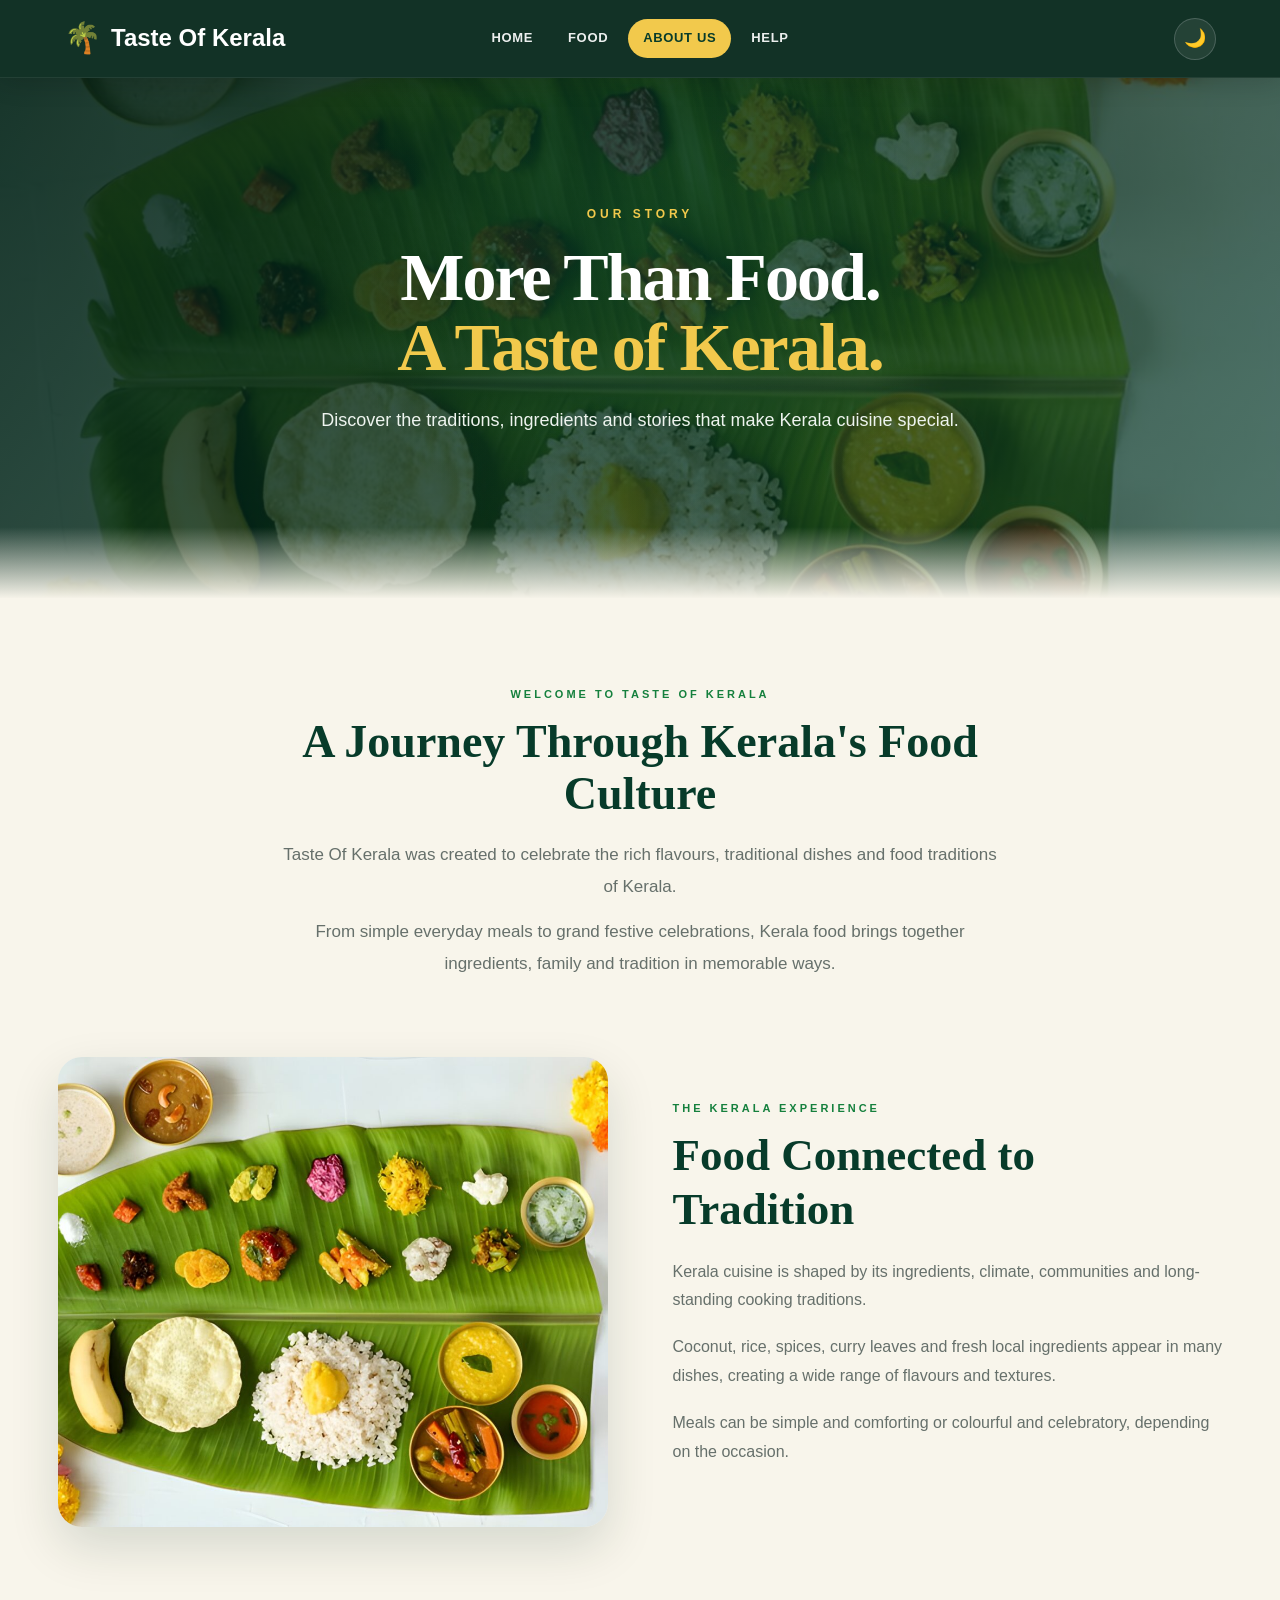
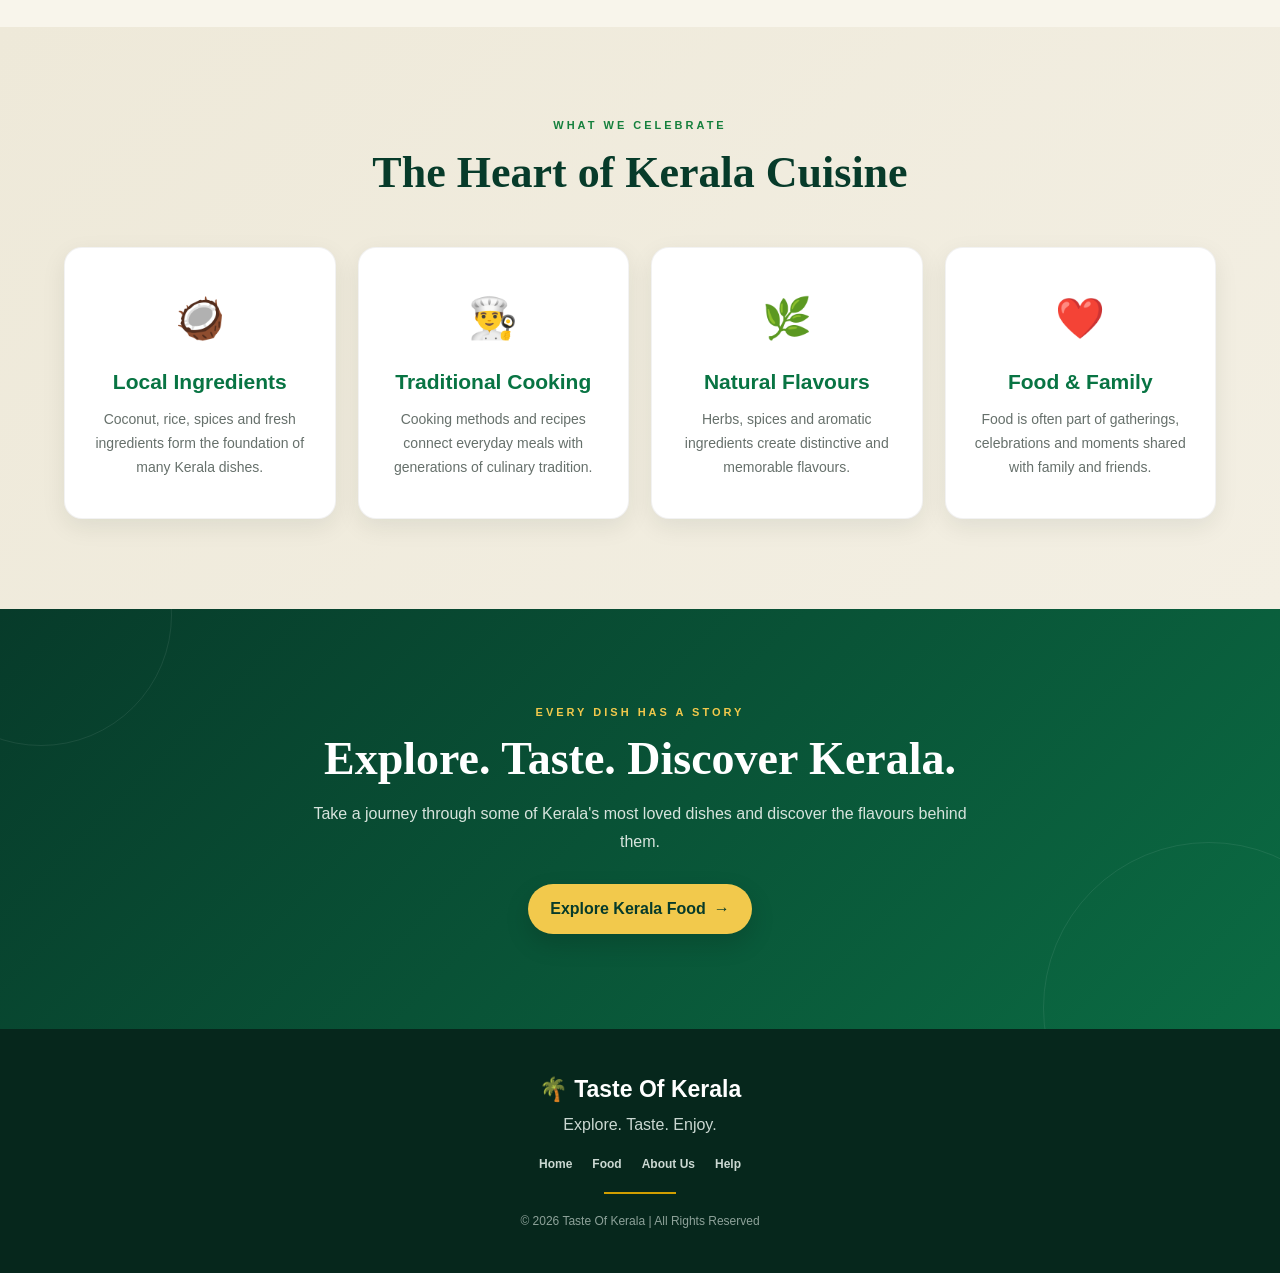
==== about.html @ 9e870e46 "Launch Taste Of Kerala Website" ====
<!DOCTYPE html>
<html lang="en">
<head>
    <meta charset="UTF-8">
    <meta name="viewport" content="width=device-width, initial-scale=1.0">
    <meta name="description" content="Learn about Taste Of Kerala and discover the food culture, traditions and flavours of Kerala.">
    <title>Taste Of Kerala | About Us</title>
    <link rel="stylesheet" href="style.css">
</head>
<body>
<a class="skip-link" href="#about-content">Skip to content</a>


<header class="header">

    <a href="index.html" class="logo">
        <span class="logo-icon">🌴</span>
        <span>Taste Of Kerala</span>
    </a>

    <nav class="navbar" id="mainNav">

        <a href="index.html">HOME</a>
        <a href="food.html">FOOD</a>
        <a href="about.html" class="active">ABOUT US</a>
        <a href="help.html">HELP</a>

    </nav>

    <button
        class="theme-toggle"
        id="themeToggle"
        type="button"
        aria-label="Switch to dark mode"
        title="Dark mode"
    >
        🌙
    </button>

</header>


<main id="about-content">
    <section class="about-hero" aria-labelledby="about-hero-title"><div class="about-hero-overlay"></div><div class="about-hero-content"><p class="small-title">OUR STORY</p><h1 id="about-hero-title">More Than Food. <span>A Taste of Kerala.</span></h1><p>Discover the traditions, ingredients and stories that make Kerala cuisine special.</p></div></section>
    <section class="about-intro"><p class="section-label">WELCOME TO TASTE OF KERALA</p><h2>A Journey Through Kerala's Food Culture</h2><p> Taste Of Kerala was created to celebrate the rich flavours, traditional dishes and food traditions of Kerala.</p><p>From simple everyday meals to grand festive celebrations, Kerala food brings together ingredients, family and tradition in memorable ways.</p></section>
    <section class="about-story">
        <div class="about-story-image"><img src="Kerala-Sadya.jpg" alt="Traditional Kerala Sadya served on a banana leaf" loading="lazy"></div>
        <div class="about-story-content"><p class="section-label">THE KERALA EXPERIENCE</p><h2>Food Connected to Tradition</h2><p>Kerala cuisine is shaped by its ingredients, climate, communities and long-standing cooking traditions.</p><p>Coconut, rice, spices, curry leaves and fresh local ingredients appear in many dishes, creating a wide range of flavours and textures.</p><p>Meals can be simple and comforting or colourful and celebratory, depending on the occasion.</p></div>
    </section>
    <section class="about-values"><div class="about-values-heading"><p class="section-label">WHAT WE CELEBRATE</p><h2>The Heart of Kerala Cuisine</h2></div><div class="about-values-grid">
        <article class="about-value-card"><div class="about-value-icon">🥥</div><h3>Local Ingredients</h3><p>Coconut, rice, spices and fresh ingredients form the foundation of many Kerala dishes.</p></article>
        <article class="about-value-card"><div class="about-value-icon">👨‍🍳</div><h3>Traditional Cooking</h3><p>Cooking methods and recipes connect everyday meals with generations of culinary tradition.</p></article>
        <article class="about-value-card"><div class="about-value-icon">🌿</div><h3>Natural Flavours</h3><p>Herbs, spices and aromatic ingredients create distinctive and memorable flavours.</p></article>
        <article class="about-value-card"><div class="about-value-icon">❤️</div><h3>Food &amp; Family</h3><p>Food is often part of gatherings, celebrations and moments shared with family and friends.</p></article>
    </div></section>
    <section class="about-quote"><div class="about-quote-inner"><p class="section-label">EVERY DISH HAS A STORY</p><h2>Explore. Taste. Discover Kerala.</h2><p>Take a journey through some of Kerala's most loved dishes and discover the flavours behind them.</p><a href="food.html" class="hero-button">Explore Kerala Food <span aria-hidden="true">→</span></a></div></section>
</main>
<footer><div class="footer-logo">🌴 Taste Of Kerala</div><p>Explore. Taste. Enjoy.</p><nav class="footer-links" aria-label="Footer navigation"><a href="index.html">Home</a><a href="food.html">Food</a><a href="about.html">About Us</a><a href="help.html">Help</a></nav><div class="footer-line"></div><p class="copyright">© 2026 Taste Of Kerala | All Rights Reserved</p></footer>
<button class="back-top" id="backTop" type="button" aria-label="Back to top">↑</button>

<script src="script.js"></script>
<script src="theme.js"></script>

</body>
</html>
---- style.css ----
:root {
    --green-950: #06271c;
    --green-900: #073b2a;
    --green-800: #0b6b43;
    --green-700: #087443;
    --green-500: #15803d;
    --gold: #f2c94c;
    --gold-dark: #d19e00;
    --cream: #f8f5eb;
    --cream-deep: #eee9d9;
    --white: #fff;
    --text: #252525;
    --muted: #66706b;
    --border: rgba(7,59,42,.10);
    --shadow-sm: 0 8px 24px rgba(4,39,28,.08);
    --shadow-lg: 0 20px 50px rgba(4,39,28,.14);
    --container: 1240px;
}

* { margin: 0; padding: 0; box-sizing: border-box; }
html { scroll-behavior: smooth; scroll-padding-top: 90px; }
body { font-family: Arial, Helvetica, sans-serif; background: var(--cream); color: var(--text); line-height: 1.6; overflow-x: hidden; }
body.modal-open { overflow: hidden; }
img { display: block; width: 100%; max-width: 100%; }
a, button { -webkit-tap-highlight-color: transparent; }
button { font: inherit; }
a { color: inherit; }
::selection { background: var(--gold); color: var(--green-900); }
:focus-visible { outline: 3px solid var(--gold); outline-offset: 3px; }
.skip-link { position: fixed; top: 12px; left: 12px; z-index: 3000; transform: translateY(-150%); background: var(--white); color: var(--green-900); padding: 10px 15px; border-radius: 10px; font-weight: 700; }
.skip-link:focus { transform: translateY(0); }

.header { min-height: 78px; padding: 0 max(20px, 5vw); display: flex; align-items: center; justify-content: space-between; gap: 24px; position: sticky; top: 0; z-index: 1000; background: rgba(6,39,28,.95); border-bottom: 1px solid rgba(255,255,255,.07); box-shadow: 0 5px 24px rgba(0,0,0,.14); backdrop-filter: blur(14px); -webkit-backdrop-filter: blur(14px); }
.logo { color: var(--white); text-decoration: none; display: inline-flex; align-items: center; gap: 10px; font-size: 24px; font-weight: 800; white-space: nowrap; }
.logo-icon { font-size: 30px; line-height: 1; }
.navbar { display: flex; align-items: center; gap: 6px; }
.navbar a { color: rgba(255,255,255,.92); text-decoration: none; padding: 9px 15px; border-radius: 999px; font-size: 13px; font-weight: 800; letter-spacing: .65px; transition: .25s ease; }
.navbar a:hover { background: var(--gold-dark); color: var(--green-900); transform: translateY(-2px); }
.navbar a.active { background: var(--gold); color: var(--green-900); }
.menu-toggle { display: none; border: 0; background: transparent; padding: 9px; cursor: pointer; }
.menu-toggle span { display: block; width: 23px; height: 2px; margin: 4px; background: #fff; border-radius: 99px; transition: .25s ease; }
.menu-toggle.open span:nth-child(1) { transform: translateY(6px) rotate(45deg); }
.menu-toggle.open span:nth-child(2) { opacity: 0; }
.menu-toggle.open span:nth-child(3) { transform: translateY(-6px) rotate(-45deg); }

.section-label { color: var(--green-500); font-size: 11px; font-weight: 900; letter-spacing: 3px; text-transform: uppercase; margin-bottom: 12px; }
.hero-button, .outline-button, .green-button { display: inline-flex; align-items: center; justify-content: center; gap: 8px; min-height: 48px; padding: 12px 22px; border: 0; border-radius: 999px; text-decoration: none; font-weight: 800; cursor: pointer; transition: .25s ease; }
.hero-button { background: var(--gold); color: var(--green-900); box-shadow: 0 10px 24px rgba(0,0,0,.15); }
.hero-button:hover { background: var(--white); transform: translateY(-3px); box-shadow: 0 14px 28px rgba(0,0,0,.20); }
.outline-button { color: var(--white); border: 1px solid rgba(255,255,255,.80); background: rgba(255,255,255,.05); }
.outline-button:hover { background: var(--white); color: var(--green-900); transform: translateY(-3px); }
.green-button { background: var(--green-700); color: var(--white); }
.green-button:hover { background: var(--gold-dark); color: var(--green-900); transform: translateY(-3px); }
.hero-button span, .green-button span, .view-all span, .card-link span { transition: transform .25s ease; }
.hero-button:hover span, .green-button:hover span, .view-all:hover span, .card-link:hover span { transform: translateX(3px); }

.home-hero, .food-hero, .about-hero, .help-hero { position: relative; display: flex; align-items: center; justify-content: center; text-align: center; overflow: hidden; background-position: center; background-size: cover; background-repeat: no-repeat; }
.home-hero { min-height: 720px; padding: 110px 20px 100px; background-image: url("Kerala-Sadya.jpg"); }
.food-hero, .about-hero, .help-hero { min-height: 520px; padding: 85px 20px; background-image: url("Kerala-Sadya.jpg"); }
.hero-overlay, .food-hero-overlay, .about-hero-overlay, .help-hero-overlay { position: absolute; inset: 0; background: radial-gradient(circle at 50% 30%, rgba(14,98,62,.20), transparent 45%), linear-gradient(135deg, rgba(2,34,22,.90), rgba(3,55,36,.64)); }
.home-hero::after, .food-hero::after, .about-hero::after, .help-hero::after { content: ""; position: absolute; left: 0; right: 0; bottom: -1px; height: 72px; background: linear-gradient(to top, var(--cream), transparent); z-index: 1; pointer-events: none; }
.home-hero-content, .food-hero-content, .about-hero-content, .help-hero-content { position: relative; z-index: 2; width: min(100%, 900px); color: var(--white); animation: heroFade .85s ease both; }
@keyframes heroFade { from { opacity: 0; transform: translateY(20px); } to { opacity: 1; transform: translateY(0); } }
.small-title { color: var(--gold); font-size: 12px; font-weight: 900; letter-spacing: 4px; margin-bottom: 18px; }
.home-hero h1, .food-hero h1, .about-hero h1, .help-hero h1 { font-family: Georgia, "Times New Roman", serif; font-weight: 700; line-height: 1.03; letter-spacing: -2px; }
.home-hero h1 { font-size: clamp(48px, 7vw, 82px); margin-bottom: 26px; }
.food-hero h1, .about-hero h1, .help-hero h1 { font-size: clamp(46px, 6vw, 68px); margin-bottom: 22px; }
.home-hero h1 span, .food-hero h1 span, .about-hero h1 span, .help-hero h1 span { display: block; color: var(--gold); }
.hero-description, .food-hero-content > p:last-child, .about-hero-content > p:last-child, .help-hero-content > p:last-child { width: min(100%, 720px); margin: 0 auto 34px; color: #eef4ef; font-size: 18px; line-height: 1.8; }
.hero-buttons { display: flex; justify-content: center; gap: 13px; flex-wrap: wrap; }
.scroll-indicator { position: absolute; left: 50%; bottom: 26px; transform: translateX(-50%); z-index: 3; display: flex; flex-direction: column; align-items: center; color: rgba(255,255,255,.75); font-size: 9px; font-weight: 800; letter-spacing: 2px; }
.scroll-arrow { margin-top: 3px; font-size: 20px; animation: scrollBounce 1.6s infinite; }
@keyframes scrollBounce { 0%,100% { transform: translateY(0); } 50% { transform: translateY(6px); } }

.home-stats { position: relative; z-index: 4; width: min(1120px, calc(100% - 40px)); min-height: 115px; margin: -32px auto 0; padding: 20px 34px; display: flex; align-items: center; justify-content: center; gap: 34px; background: var(--white); border: 1px solid rgba(7,59,42,.07); border-radius: 20px; box-shadow: 0 14px 35px rgba(7,59,42,.10); }
.stat-item { flex: 1; display: flex; align-items: center; justify-content: center; gap: 15px; min-width: 0; }
.stat-number { color: var(--green-700); font-family: Georgia, "Times New Roman", serif; font-size: 42px; font-weight: 700; line-height: 1; }
.stat-info { display: flex; flex-direction: column; gap: 2px; }
.stat-info strong { color: var(--green-900); font-size: 12px; font-weight: 900; text-transform: uppercase; letter-spacing: 1px; }
.stat-info span { color: #8a9790; font-size: 10px; font-weight: 600; }
.stat-divider { width: 1px; height: 48px; flex: 0 0 auto; background: #dfe6e1; }

.home-intro, .food-intro, .about-intro, .help-intro { width: min(100%, 860px); margin: 0 auto; padding: 88px 20px 64px; text-align: center; }
.home-intro h2, .food-intro h2, .about-intro h2, .help-intro h2 { font-family: Georgia, "Times New Roman", serif; color: var(--green-900); font-size: clamp(32px, 5vw, 46px); line-height: 1.15; margin-bottom: 18px; }
.intro-text, .food-intro > p:last-child, .about-intro p:not(.section-label), .help-intro p:not(.section-label) { max-width: 730px; margin: 0 auto 14px; color: var(--muted); font-size: 17px; line-height: 1.85; }

.featured-section, .food-section, .about-story, .help-section { width: min(100%, 1420px); margin: 0 auto; padding: 25px max(20px, 4.5vw) 100px; }
.section-heading, .food-heading { display: flex; align-items: center; justify-content: space-between; gap: 26px; margin-bottom: 34px; }
.section-heading h2, .food-heading h2 { font-family: Georgia, "Times New Roman", serif; color: var(--green-900); font-size: clamp(30px, 4vw, 42px); line-height: 1.12; }
.view-all { display: inline-flex; align-items: center; gap: 7px; padding: 10px 15px; border: 1px solid rgba(8,116,67,.14); border-radius: 999px; background: rgba(255,255,255,.75); color: var(--green-700); text-decoration: none; font-size: 12px; font-weight: 800; white-space: nowrap; transition: .25s ease; }
.view-all:hover { background: var(--green-700); color: var(--white); transform: translateX(3px); }

.featured-grid, .food-grid { display: grid; grid-template-columns: repeat(4, minmax(0,1fr)); gap: 24px; }
.featured-card, .food-card, .help-card, .about-value-card { background: var(--white); border: 1px solid rgba(0,0,0,.05); border-radius: 18px; overflow: hidden; box-shadow: var(--shadow-sm); transition: transform .3s ease, box-shadow .3s ease, border-color .3s ease; }
.featured-card:hover, .food-card:hover, .help-card:hover, .about-value-card:hover { transform: translateY(-7px); box-shadow: var(--shadow-lg); border-color: rgba(8,116,67,.15); }
.featured-image, .image-container { position: relative; height: 235px; overflow: hidden; background: linear-gradient(135deg, var(--green-900), var(--green-800)); }
.featured-image img, .image-container img, .culture-image img, .about-story-image img { width: 100%; height: 100%; object-fit: cover; transition: transform .6s ease; }
.featured-card:hover .featured-image img, .food-card:hover .image-container img, .culture-image:hover img, .about-story-image:hover img { transform: scale(1.06); }
.food-tag { position: absolute; top: 15px; left: 15px; z-index: 3; display: inline-flex; align-items: center; min-height: 30px; padding: 7px 13px; border-radius: 999px; background: rgba(242,201,76,.96); color: var(--green-900); font-size: 10px; font-weight: 900; letter-spacing: 1px; box-shadow: 0 5px 14px rgba(0,0,0,.15); }
.image-shine { position: absolute; inset: 0; z-index: 2; pointer-events: none; background: linear-gradient(120deg, transparent 30%, rgba(255,255,255,.20) 50%, transparent 70%); transform: translateX(-120%); transition: transform .7s ease; }
.featured-card:hover .image-shine, .food-card:hover .image-shine { transform: translateX(120%); }
.featured-content, .card-content { padding: 23px; }
.featured-meta { margin-bottom: 7px; color: var(--gold-dark); font-size: 9px; font-weight: 900; letter-spacing: 1.2px; }
.featured-content h3, .card-content h3 { color: var(--green-700); font-size: 22px; line-height: 1.25; margin-bottom: 9px; }
.featured-content p:not(.featured-meta), .card-content p { color: var(--muted); font-size: 15px; line-height: 1.7; min-height: 74px; }
.card-link { display: inline-flex; align-items: center; gap: 7px; margin-top: 16px; padding: 9px 15px; border: 0; border-radius: 999px; background: #eef5f0; color: var(--green-700); text-decoration: none; font-size: 12px; font-weight: 800; cursor: pointer; transition: .25s ease; }
.card-link:hover { background: var(--green-700); color: var(--white); transform: translateX(3px); }
button.card-link { appearance: none; -webkit-appearance: none; }

.culture-section { width: min(100%, 1250px); margin: 0 auto 100px; padding: 0 max(20px, 5%); display: grid; grid-template-columns: 1fr 1fr; gap: 65px; align-items: center; }
.culture-image-wrap { position: relative; }
.culture-image { height: 470px; overflow: hidden; border-radius: 24px; box-shadow: var(--shadow-lg); }
.culture-badge { position: absolute; left: 18px; bottom: 18px; display: flex; align-items: center; gap: 10px; padding: 11px 14px; background: rgba(255,255,255,.95); border-radius: 14px; box-shadow: 0 8px 25px rgba(0,0,0,.15); }
.culture-badge > span { font-size: 25px; }
.culture-badge strong, .culture-badge small { display: block; }
.culture-badge strong { color: var(--green-900); font-size: 11px; letter-spacing: 1px; }
.culture-badge small { margin-top: 2px; color: #76847d; font-size: 8px; font-weight: 800; letter-spacing: .8px; }
.culture-content h2 { font-family: Georgia, "Times New Roman", serif; color: var(--green-900); font-size: clamp(32px,4vw,45px); line-height: 1.18; margin-bottom: 22px; }
.culture-content p:not(.section-label) { color: var(--muted); font-size: 16px; line-height: 1.8; margin-bottom: 18px; }

.why-section, .about-values, .faq-section { padding: 90px 5%; background: linear-gradient(135deg, #eee9d9, #f3efe3); }
.why-heading, .about-values-heading, .faq-heading { max-width: 760px; margin: 0 auto 48px; text-align: center; }
.why-heading h2, .about-values-heading h2, .faq-heading h2 { font-family: Georgia, "Times New Roman", serif; color: var(--green-900); font-size: clamp(32px,4vw,44px); line-height: 1.18; }
.why-grid, .about-values-grid, .help-grid { width: min(100%, 1200px); margin: 0 auto; display: grid; grid-template-columns: repeat(4, minmax(0,1fr)); gap: 22px; }
.why-card, .about-value-card { padding: 38px 22px; text-align: center; }
.why-icon, .about-value-icon { font-size: 40px; margin-bottom: 15px; }
.why-card h3, .about-value-card h3, .help-card h3 { color: var(--green-700); font-size: 21px; margin-bottom: 10px; }
.why-card p, .about-value-card p, .help-card p { color: var(--muted); font-size: 14px; line-height: 1.7; }

.home-cta, .food-cta, .about-quote, .help-contact { position: relative; overflow: hidden; padding: 95px 20px; text-align: center; color: var(--white); background: linear-gradient(135deg, var(--green-900), var(--green-800)); }
.home-cta::before, .home-cta::after, .food-cta::before, .food-cta::after, .about-quote::before, .about-quote::after, .help-contact::before, .help-contact::after { content: ""; position: absolute; width: 260px; height: 260px; border: 1px solid rgba(255,255,255,.08); border-radius: 50%; pointer-events: none; }
.home-cta::before, .food-cta::before, .about-quote::before, .help-contact::before { top: -125px; left: -90px; }
.home-cta::after, .food-cta::after, .about-quote::after, .help-contact::after { right: -95px; bottom: -145px; width: 330px; height: 330px; }
.home-cta > *, .food-cta > *, .about-quote > *, .help-contact > * { position: relative; z-index: 1; }
.home-cta .section-label, .food-cta .section-label, .about-quote .section-label, .help-contact .section-label { color: var(--gold); }
.home-cta h2, .food-cta h2, .about-quote h2, .help-contact h2 { font-family: Georgia, "Times New Roman", serif; font-size: clamp(31px,5vw,46px); line-height: 1.15; margin-bottom: 14px; }
.home-cta > p:not(.section-label), .food-cta > p:not(.section-label), .about-quote p:not(.section-label), .help-contact p:not(.section-label) { width: min(100%,660px); margin: 0 auto 28px; color: #d7e4dd; font-size: 16px; line-height: 1.75; }
.cta-decoration { position: absolute; border: 1px solid rgba(255,255,255,.08); border-radius: 50%; pointer-events: none; }
.cta-decoration-one { width: 260px; height: 260px; top: -125px; left: -90px; }
.cta-decoration-two { width: 340px; height: 340px; right: -150px; bottom: -190px; }

footer { padding: 42px 20px; background: var(--green-950); color: var(--white); text-align: center; }
.footer-logo { margin-bottom: 5px; font-size: 23px; font-weight: 800; }
footer > p { color: #cbd8d2; }
.footer-links { display: flex; justify-content: center; flex-wrap: wrap; gap: 20px; margin: 17px 0; }
.footer-links a { color: #cbd8d2; text-decoration: none; font-size: 12px; font-weight: 700; transition: .25s ease; }
.footer-links a:hover { color: var(--gold); transform: translateY(-2px); }
.footer-line { width: 72px; height: 2px; margin: 18px auto; background: var(--gold-dark); transition: width .25s ease; }
footer:hover .footer-line { width: 110px; }
.copyright { color: #8ea29a !important; font-size: 12px; }

.food-heading .dish-count { padding: 8px 13px; border-radius: 999px; background: var(--cream-deep); color: var(--green-700); font-size: 10px; font-weight: 900; letter-spacing: 1px; white-space: nowrap; }
.food-tools { display: grid; gap: 16px; margin: 0 auto 18px; padding: 20px; background: #fff; border: 1px solid rgba(7,59,42,.08); border-radius: 20px; box-shadow: 0 10px 28px rgba(4,39,28,.05); }
.search-box { display: flex; align-items: center; gap: 10px; width: min(100%, 680px); min-height: 50px; margin: 0 auto; padding: 0 17px; background: #fafbf9; border: 1px solid #d9e1dc; border-radius: 999px; }
.search-box > span { color: var(--green-700); font-size: 26px; line-height: 1; transform: rotate(-20deg); }
.search-box input { width: 100%; min-width: 0; border: 0; outline: 0; background: transparent; color: var(--text); font-size: 15px; }
.search-box input::placeholder { color: #8a938e; }
.search-box:focus-within { border-color: var(--green-700); box-shadow: 0 0 0 4px rgba(8,116,67,.08); }
.filter-row { display: flex; flex-wrap: wrap; justify-content: center; gap: 9px; }
.filter-btn { appearance: none; border: 1px solid #d8dfda; background: #fff; color: var(--green-900); padding: 9px 15px; border-radius: 999px; font-size: 12px; font-weight: 800; cursor: pointer; transition: .25s ease; }
.filter-btn:hover { border-color: var(--green-700); color: var(--green-700); transform: translateY(-1px); }
.filter-btn.active { background: var(--green-900); color: #fff; border-color: var(--green-900); box-shadow: 0 6px 16px rgba(7,59,42,.16); }
.results-message { min-height: 24px; margin: 0 0 18px; color: #7b8881; text-align: center; font-size: 12px; font-weight: 700; }
.food-card.is-hidden { display: none; }
.empty-state { padding: 65px 25px; text-align: center; background: rgba(255,255,255,.75); border: 1px dashed rgba(7,59,42,.18); border-radius: 22px; }
.empty-icon { font-size: 52px; margin-bottom: 12px; }
.empty-state h3 { color: var(--green-900); font-family: Georgia,"Times New Roman",serif; font-size: 28px; margin-bottom: 8px; }
.empty-state p { color: var(--muted); margin-bottom: 20px; }

.about-story { padding-top: 0; display: grid; grid-template-columns: 1fr 1fr; gap: 65px; align-items: center; }
.about-story-image { height: 470px; overflow: hidden; border-radius: 24px; box-shadow: var(--shadow-lg); }
.about-story-content h2 { font-family: Georgia,"Times New Roman",serif; color: var(--green-900); font-size: clamp(32px,4vw,45px); line-height: 1.18; margin-bottom: 22px; }
.about-story-content p:not(.section-label) { color: var(--muted); font-size: 16px; line-height: 1.8; margin-bottom: 18px; }
.about-values .about-values-grid { padding: 0; }
.help-section { padding-top: 10px; }
.help-card { padding: 34px 23px; }
.help-icon { font-size: 42px; margin-bottom: 17px; }
.help-card p { min-height: 100px; font-size: 15px; }
.faq-list { width: min(100%, 860px); margin: 0 auto; }
.faq-item { background: #fff; border: 1px solid rgba(0,0,0,.05); border-radius: 15px; margin-bottom: 12px; overflow: hidden; }
.faq-item summary { padding: 20px 22px; color: var(--green-900); font-size: 16px; font-weight: 800; cursor: pointer; list-style: none; }
.faq-item summary::-webkit-details-marker { display: none; }
.faq-item summary::after { content: "+"; float: right; color: var(--green-700); font-size: 20px; }
.faq-item[open] summary::after { content: "−"; }
.faq-item p { padding: 0 22px 20px; color: var(--muted); font-size: 15px; line-height: 1.7; }

.dish-modal { position: fixed; inset: 0; z-index: 2000; display: grid; place-items: center; padding: 20px; background: rgba(2,28,19,.72); backdrop-filter: blur(6px); -webkit-backdrop-filter: blur(6px); }
.dish-modal[hidden] { display: none; }
.modal-shell { position: relative; width: min(100%, 760px); }
.modal-card { max-height: min(88vh, 760px); overflow: auto; background: var(--white); border-radius: 24px; box-shadow: 0 30px 80px rgba(0,0,0,.25); animation: modalIn .3s ease; }
@keyframes modalIn { from { opacity: 0; transform: translateY(20px) scale(.98); } to { opacity: 1; transform: translateY(0) scale(1); } }
.modal-image { width: 100%; height: 300px; object-fit: cover; }
.modal-body { padding: 30px; }
.modal-body h2 { font-family: Georgia,"Times New Roman",serif; color: var(--green-900); font-size: 36px; line-height: 1.15; margin-bottom: 13px; }
.modal-body p:not(.section-label) { color: var(--muted); line-height: 1.8; }
.modal-note { margin-top: 18px; padding: 13px 15px; border-radius: 14px; background: var(--cream); color: var(--green-900); font-size: 13px; }
.modal-close { position: absolute; top: 13px; right: 13px; z-index: 2; width: 42px; height: 42px; border: 0; border-radius: 50%; background: rgba(0,0,0,.52); color: #fff; font-size: 22px; cursor: pointer; }
.modal-close:hover { background: var(--gold); color: var(--green-900); transform: rotate(90deg); }
.back-top { position: fixed; right: 20px; bottom: 20px; z-index: 1300; width: 46px; height: 46px; border: 0; border-radius: 50%; background: var(--green-900); color: #fff; font-size: 20px; font-weight: 800; cursor: pointer; box-shadow: 0 12px 28px rgba(0,0,0,.16); opacity: 0; visibility: hidden; transform: translateY(10px); transition: .25s ease; }
.back-top.show { opacity: 1; visibility: visible; transform: translateY(0); }
.back-top:hover { background: var(--gold); color: var(--green-900); transform: translateY(-3px); }

@media (max-width: 1100px) {
    .featured-grid, .food-grid, .why-grid, .about-values-grid, .help-grid { grid-template-columns: repeat(2, minmax(0,1fr)); }
    .culture-section, .about-story { gap: 40px; }
}

@media (max-width: 760px) {
    .header { min-height: 70px; padding: 13px 15px; }
    .logo { font-size: 21px; }
    .logo-icon { font-size: 27px; }
    .menu-toggle { display: block; }
    .navbar { display: none; width: 100%; flex-direction: column; gap: 4px; padding: 10px; margin-top: 10px; background: rgba(2,39,28,.98); border-radius: 16px; }
    .navbar.open { display: flex; }
    .navbar a { width: 100%; text-align: center; }
    .home-hero, .food-hero, .about-hero, .help-hero { min-height: 560px; padding: 75px 20px 90px; }
    .home-hero h1, .food-hero h1, .about-hero h1, .help-hero h1 { font-size: 43px; letter-spacing: -1px; }
    .hero-description, .food-hero-content > p:last-child, .about-hero-content > p:last-child, .help-hero-content > p:last-child { font-size: 16px; line-height: 1.7; }
    .hero-buttons { flex-direction: column; width: 100%; }
    .hero-button, .outline-button, .green-button { width: min(100%, 300px); }
    .scroll-indicator { display: none; }
    .home-stats { width: calc(100% - 30px); margin: -20px auto 0; padding: 23px 20px; display: grid; grid-template-columns: 1fr; gap: 17px; }
    .stat-item { justify-content: flex-start; padding-left: 8px; }
    .stat-number { min-width: 48px; font-size: 34px; text-align: center; }
    .stat-info strong { font-size: 11px; }
    .stat-divider { width: 70px; height: 1px; margin-left: 30px; }
    .home-intro, .food-intro, .about-intro, .help-intro { padding: 62px 20px 45px; }
    .home-intro h2, .food-intro h2, .about-intro h2, .help-intro h2 { font-size: 32px; }
    .featured-section, .food-section, .about-story, .help-section { padding: 24px 20px 74px; }
    .section-heading, .food-heading { display: block; text-align: center; }
    .section-heading h2, .food-heading h2 { font-size: 30px; margin-bottom: 14px; }
    .view-all, .dish-count { display: inline-flex; }
    .featured-grid, .food-grid, .why-grid, .about-values-grid, .help-grid { grid-template-columns: 1fr; gap: 20px; }
    .featured-image, .image-container { height: 250px; }
    .culture-section, .about-story { grid-template-columns: 1fr; gap: 33px; margin-bottom: 72px; }
    .culture-image, .about-story-image { height: 320px; }
    .why-section, .about-values, .faq-section { padding: 70px 20px; }
    .why-heading h2, .about-values-heading h2, .faq-heading h2 { font-size: 31px; }
    .home-cta, .food-cta, .about-quote, .help-contact { padding: 73px 20px; }
    .home-cta h2, .food-cta h2, .about-quote h2, .help-contact h2 { font-size: 31px; }
    .modal-card { border-radius: 18px; }
    .modal-image { height: 220px; }
    .modal-body { padding: 23px; }
    .modal-body h2 { font-size: 30px; }
    .filter-row { overflow-x: auto; justify-content: flex-start; flex-wrap: nowrap; padding-bottom: 2px; scrollbar-width: thin; }
    .filter-btn { flex: 0 0 auto; }
    .search-box { width: 100%; }
    .culture-badge { left: 12px; bottom: 12px; }
}

@media (max-width: 400px) {
    .logo { font-size: 19px; }
    .navbar a { padding: 8px 9px; font-size: 11px; }
    .home-hero h1, .food-hero h1, .about-hero h1, .help-hero h1 { font-size: 38px; }
}

@media (prefers-reduced-motion: reduce) {
    *, *::before, *::after { scroll-behavior: auto !important; animation-duration: .01ms !important; animation-iteration-count: 1 !important; transition-duration: .01ms !important; }
}

/* =====================================================
   PREMIUM DISH DETAIL MODAL
   ===================================================== */

.modal-open {
    overflow: hidden;
}


.dish-modal {
    position: fixed;

    inset: 0;

    z-index: 5000;

    display: grid;

    place-items: center;

    padding: 20px;

    background:
        rgba(2, 27, 19, .82);

    backdrop-filter:
        blur(10px);

    animation:
        modalFade .25s ease;
}


.dish-modal[hidden] {
    display: none;
}


@keyframes modalFade {

    from {
        opacity: 0;
    }

    to {
        opacity: 1;
    }

}


.dish-modal-content {
    position: relative;

    width: min(960px, 100%);

    max-height: 90vh;

    display: grid;

    grid-template-columns:
        minmax(320px, .95fr)
        minmax(320px, 1.05fr);

    overflow: hidden;

    background: #ffffff;

    border-radius: 28px;

    box-shadow:
        0 35px 100px rgba(0,0,0,.35);

    animation:
        modalSlide .35s ease;
}


@keyframes modalSlide {

    from {
        opacity: 0;
        transform:
            translateY(25px)
            scale(.97);
    }

    to {
        opacity: 1;
        transform:
            translateY(0)
            scale(1);
    }

}


/* IMAGE */

.dish-modal-image {
    min-height: 540px;

    overflow: hidden;

    background: #073b2a;
}


.dish-modal-image img {
    width: 100%;
    height: 100%;

    object-fit: cover;

    transition:
        transform .7s ease;
}


.dish-modal-content:hover
.dish-modal-image img {
    transform: scale(1.035);
}


/* INFORMATION */

.dish-modal-info {
    position: relative;

    display: flex;
    flex-direction: column;

    justify-content: center;

    padding: 48px 46px;
}


.modal-close {
    position: absolute;

    top: 18px;
    right: 18px;

    width: 42px;
    height: 42px;

    display: grid;
    place-items: center;

    border: 0;

    border-radius: 50%;

    background: #f2f4ef;

    color: #073b2a;

    font-size: 26px;

    line-height: 1;

    cursor: pointer;

    transition:
        background .25s ease,
        transform .25s ease;
}


.modal-close:hover {
    background: #f2c94c;

    transform:
        rotate(90deg);
}


.modal-tag {
    align-self: flex-start;

    margin-bottom: 14px;

    padding: 7px 12px;

    border-radius: 999px;

    background: #f2c94c;

    color: #073b2a;

    font-size: 10px;

    font-weight: 900;

    letter-spacing: 1px;
}


.dish-modal-info h2 {
    margin: 0 0 16px;

    color: #073b2a;

    font-family:
        Georgia,
        "Times New Roman",
        serif;

    font-size:
        clamp(32px, 4vw, 46px);

    line-height: 1.1;
}


.dish-modal-info > p {
    margin: 0 0 25px;

    color: #66716c;

    font-size: 15px;

    line-height: 1.8;
}


/* QUICK INFO */

.modal-info-grid {
    display: grid;

    grid-template-columns:
        1fr 1fr;

    gap: 12px;

    margin-bottom: 25px;
}


.modal-info-item {
    display: flex;

    align-items: center;

    gap: 10px;

    padding: 13px;

    border-radius: 14px;

    background: #f5f8f4;

    border:
        1px solid
        rgba(7,59,42,.06);
}


.modal-info-icon {
    font-size: 23px;
}


.modal-info-item small {
    display: block;

    margin-bottom: 2px;

    color: #8a958f;

    font-size: 8px;

    font-weight: 900;

    letter-spacing: 1px;
}


.modal-info-item strong {
    display: block;

    color: #073b2a;

    font-size: 11px;

    line-height: 1.35;
}


/* INGREDIENTS */

.modal-section {
    margin-bottom: 25px;
}


.modal-section h3 {
    margin-bottom: 12px;

    color: #073b2a;

    font-size: 14px;

    font-weight: 900;

    letter-spacing: .4px;
}


.ingredients-list {
    display: flex;

    flex-wrap: wrap;

    gap: 8px;
}


.ingredient-chip {
    padding: 7px 11px;

    border-radius: 999px;

    background: #edf5ef;

    color: #087443;

    font-size: 11px;

    font-weight: 800;
}


/* FAVOURITE */

.favorite-dish {
    align-self: flex-start;

    min-height: 44px;

    padding: 11px 18px;

    border: 1px solid #d9e2dc;

    border-radius: 999px;

    background: #ffffff;

    color: #087443;

    font-family:
        Arial,
        Helvetica,
        sans-serif;

    font-size: 12px;

    font-weight: 900;

    cursor: pointer;

    transition:
        background .25s ease,
        color .25s ease,
        border-color .25s ease,
        transform .25s ease;
}


.favorite-dish:hover {
    transform: translateY(-2px);

    border-color: #087443;

    background: #eef5f0;
}


.favorite-dish.active {
    background: #073b2a;

    border-color: #073b2a;

    color: #f2c94c;
}


/* =====================================================
   MOBILE MODAL
   ===================================================== */

@media (max-width: 720px) {

    .dish-modal {
        padding: 10px;
    }


    .dish-modal-content {
        width: 100%;

        max-height: 94vh;

        grid-template-columns: 1fr;

        overflow-y: auto;

        border-radius: 22px;
    }


    .dish-modal-image {
        height: 270px;

        min-height: 270px;
    }


    .dish-modal-info {
        padding: 30px 22px 28px;
    }


    .dish-modal-info h2 {
        font-size: 32px;

        padding-right: 35px;
    }


    .modal-info-grid {
        grid-template-columns: 1fr;
    }


    .favorite-dish {
        width: 100%;
    }

}

/* =====================================================
   NEXT LEVEL - DARK MODE
   ===================================================== */

.theme-toggle {
    width: 42px;
    height: 42px;

    flex: 0 0 auto;

    display: grid;
    place-items: center;

    margin-left: 12px;

    border: 1px solid rgba(255,255,255,.18);

    border-radius: 50%;

    background: rgba(255,255,255,.08);

    color: white;

    font-size: 18px;

    cursor: pointer;

    transition:
        transform .25s ease,
        background .25s ease;
}

.theme-toggle:hover {
    transform: rotate(15deg) scale(1.06);

    background: rgba(242,201,76,.18);
}


/* =====================================================
   DARK THEME
   ===================================================== */

body.dark-mode {
    background: #0b1712;
    color: #e7eee9;
}

body.dark-mode .home-intro,
body.dark-mode .food-intro,
body.dark-mode .about-intro,
body.dark-mode .help-intro {
    background: #0b1712;
}

body.dark-mode .home-intro h2,
body.dark-mode .food-intro h2,
body.dark-mode .about-intro h2,
body.dark-mode .help-intro h2,
body.dark-mode .section-heading h2,
body.dark-mode .food-heading h2,
body.dark-mode .culture-content h2,
body.dark-mode .why-heading h2,
body.dark-mode .about-story-content h2,
body.dark-mode .about-values-heading h2,
body.dark-mode .faq-heading h2 {
    color: #f1f6f2;
}

body.dark-mode .intro-text,
body.dark-mode .food-intro > p:last-child,
body.dark-mode .about-intro p:not(.section-label),
body.dark-mode .help-intro p:not(.section-label),
body.dark-mode .culture-content p:not(.section-label),
body.dark-mode .about-story-content p:not(.section-label) {
    color: #aab8b1;
}

body.dark-mode .featured-card,
body.dark-mode .food-card,
body.dark-mode .help-card,
body.dark-mode .about-value-card {
    background: #13221b;

    border-color:
        rgba(255,255,255,.07);

    box-shadow:
        0 10px 30px rgba(0,0,0,.22);
}

body.dark-mode .featured-content h3,
body.dark-mode .card-content h3,
body.dark-mode .help-card h3,
body.dark-mode .about-value-card h3 {
    color: #7fd59c;
}

body.dark-mode .featured-content p,
body.dark-mode .card-content p,
body.dark-mode .help-card p,
body.dark-mode .about-value-card p {
    color: #aab8b1;
}

body.dark-mode .section-label {
    color: #63c487;
}

body.dark-mode .home-stats {
    background: #13221b;

    border-color:
        rgba(255,255,255,.08);

    box-shadow:
        0 15px 35px rgba(0,0,0,.25);
}

body.dark-mode .stat-info strong {
    color: #edf5ef;
}

body.dark-mode .stat-info span {
    color: #8ea098;
}

body.dark-mode .stat-divider {
    background: #304139;
}

body.dark-mode .why-section,
body.dark-mode .about-values,
body.dark-mode .faq-section {
    background:
        linear-gradient(
            135deg,
            #111e18,
            #17271f
        );
}

body.dark-mode .faq-item {
    background: #13221b;

    border-color:
        rgba(255,255,255,.07);
}

body.dark-mode .faq-item summary {
    color: #edf5ef;
}

body.dark-mode .faq-item p {
    color: #aab8b1;
}

body.dark-mode .view-all {
    background: #13221b;

    border-color:
        rgba(255,255,255,.08);

    color: #7fd59c;
}

body.dark-mode .view-all:hover {
    background: #087443;
    color: white;
}

body.dark-mode .food-tools {
    background: #13221b;

    border-color:
        rgba(255,255,255,.07);
}

body.dark-mode .search-box {
    background: #0d1914;

    border-color:
        rgba(255,255,255,.10);
}

body.dark-mode .search-box input {
    color: #edf5ef;
}

body.dark-mode .search-box input::placeholder {
    color: #75847c;
}

body.dark-mode .filter-btn {
    background: #0d1914;

    border-color:
        rgba(255,255,255,.10);

    color: #d7e4dc;
}

body.dark-mode .filter-btn:hover {
    border-color: #63c487;
    color: #63c487;
}

body.dark-mode .filter-btn.active {
    background: #087443;
    border-color: #087443;
    color: white;
}

body.dark-mode .dish-count {
    background: #1c3026;
    color: #7fd59c;
}

body.dark-mode .results-message {
    color: #91a098;
}

body.dark-mode .empty-state {
    background: #13221b;

    border-color:
        rgba(255,255,255,.10);
}

body.dark-mode .empty-state h3 {
    color: #edf5ef;
}

body.dark-mode .empty-state p {
    color: #9eada5;
}

body.dark-mode .card-link {
    background: #1d3428;
    color: #7fd59c;
}

body.dark-mode button.card-link:hover {
    background: #087443;
    color: white;
}

body.dark-mode .culture-badge {
    background: rgba(19,34,27,.94);
}

body.dark-mode .culture-badge strong {
    color: #edf5ef;
}

body.dark-mode .culture-badge small {
    color: #9eada5;
}


/* =====================================================
   SCROLL REVEAL
   ===================================================== */

.reveal-on-scroll {
    opacity: 0;

    transform:
        translateY(28px);

    transition:
        opacity .7s ease,
        transform .7s ease;
}

.reveal-on-scroll.reveal-visible {
    opacity: 1;

    transform:
        translateY(0);
}


/* =====================================================
   STAGGER FOOD CARDS
   ===================================================== */

.featured-card,
.food-card,
.why-card,
.help-card,
.about-value-card {
    transition:
        transform .35s ease,
        box-shadow .35s ease,
        border-color .35s ease;
}


/* =====================================================
   MOBILE THEME BUTTON
   ===================================================== */

@media (max-width: 700px) {

    .theme-toggle {
        width: 40px;
        height: 40px;

        margin-left: 8px;
    }

}


/* =====================================================
   ACCESSIBILITY
   ===================================================== */

.theme-toggle:focus-visible {
    outline:
        3px solid #f2c94c;

    outline-offset:
        3px;
}


@media (prefers-reduced-motion: reduce) {

    .reveal-on-scroll {
        opacity: 1;

        transform: none;

        transition: none;
    }

}

/* =====================================================
   HEADER + DARK MODE BUTTON ALIGNMENT
   ===================================================== */

.header {
    display: grid;

    grid-template-columns: 1fr auto 1fr;

    align-items: center;

    gap: 20px;
}

.header .logo {
    justify-self: start;
}

.header .navbar {
    justify-self: center;

    display: flex;
    align-items: center;
    justify-content: center;

    gap: 5px;
}

.header .theme-toggle {
    justify-self: end;

    margin-left: 0;
}


/* =====================================================
   DARK MODE BUTTON
   ===================================================== */

.theme-toggle {
    width: 42px;
    height: 42px;

    display: grid;
    place-items: center;

    border: 1px solid rgba(255,255,255,.18);

    border-radius: 50%;

    background: rgba(255,255,255,.08);

    color: white;

    font-size: 18px;

    cursor: pointer;

    transition:
        transform .25s ease,
        background .25s ease;
}

.theme-toggle:hover {
    transform: scale(1.08) rotate(12deg);

    background: rgba(242,201,76,.18);
}

.theme-toggle:focus-visible {
    outline: 3px solid #f2c94c;
    outline-offset: 3px;
}


/* =====================================================
   MOBILE
   ===================================================== */

@media (max-width: 700px) {

    .header {
        display: grid;

        grid-template-columns:
            1fr auto;

        grid-template-areas:
            "logo theme"
            "nav nav";

        gap: 12px;

        padding: 15px 16px;
    }

    .header .logo {
        grid-area: logo;

        justify-self: start;
    }

    .header .theme-toggle {
        grid-area: theme;

        justify-self: end;
    }

    .header .navbar {
        grid-area: nav;

        width: 100%;

        justify-self: stretch;

        justify-content: center;

        flex-wrap: wrap;
    }

}


/* =====================================================
   DARK MODE HEADER
   ===================================================== */

body.dark-mode .theme-toggle {
    border-color:
        rgba(255,255,255,.16);

    background:
        rgba(255,255,255,.08);

    color: white;
}
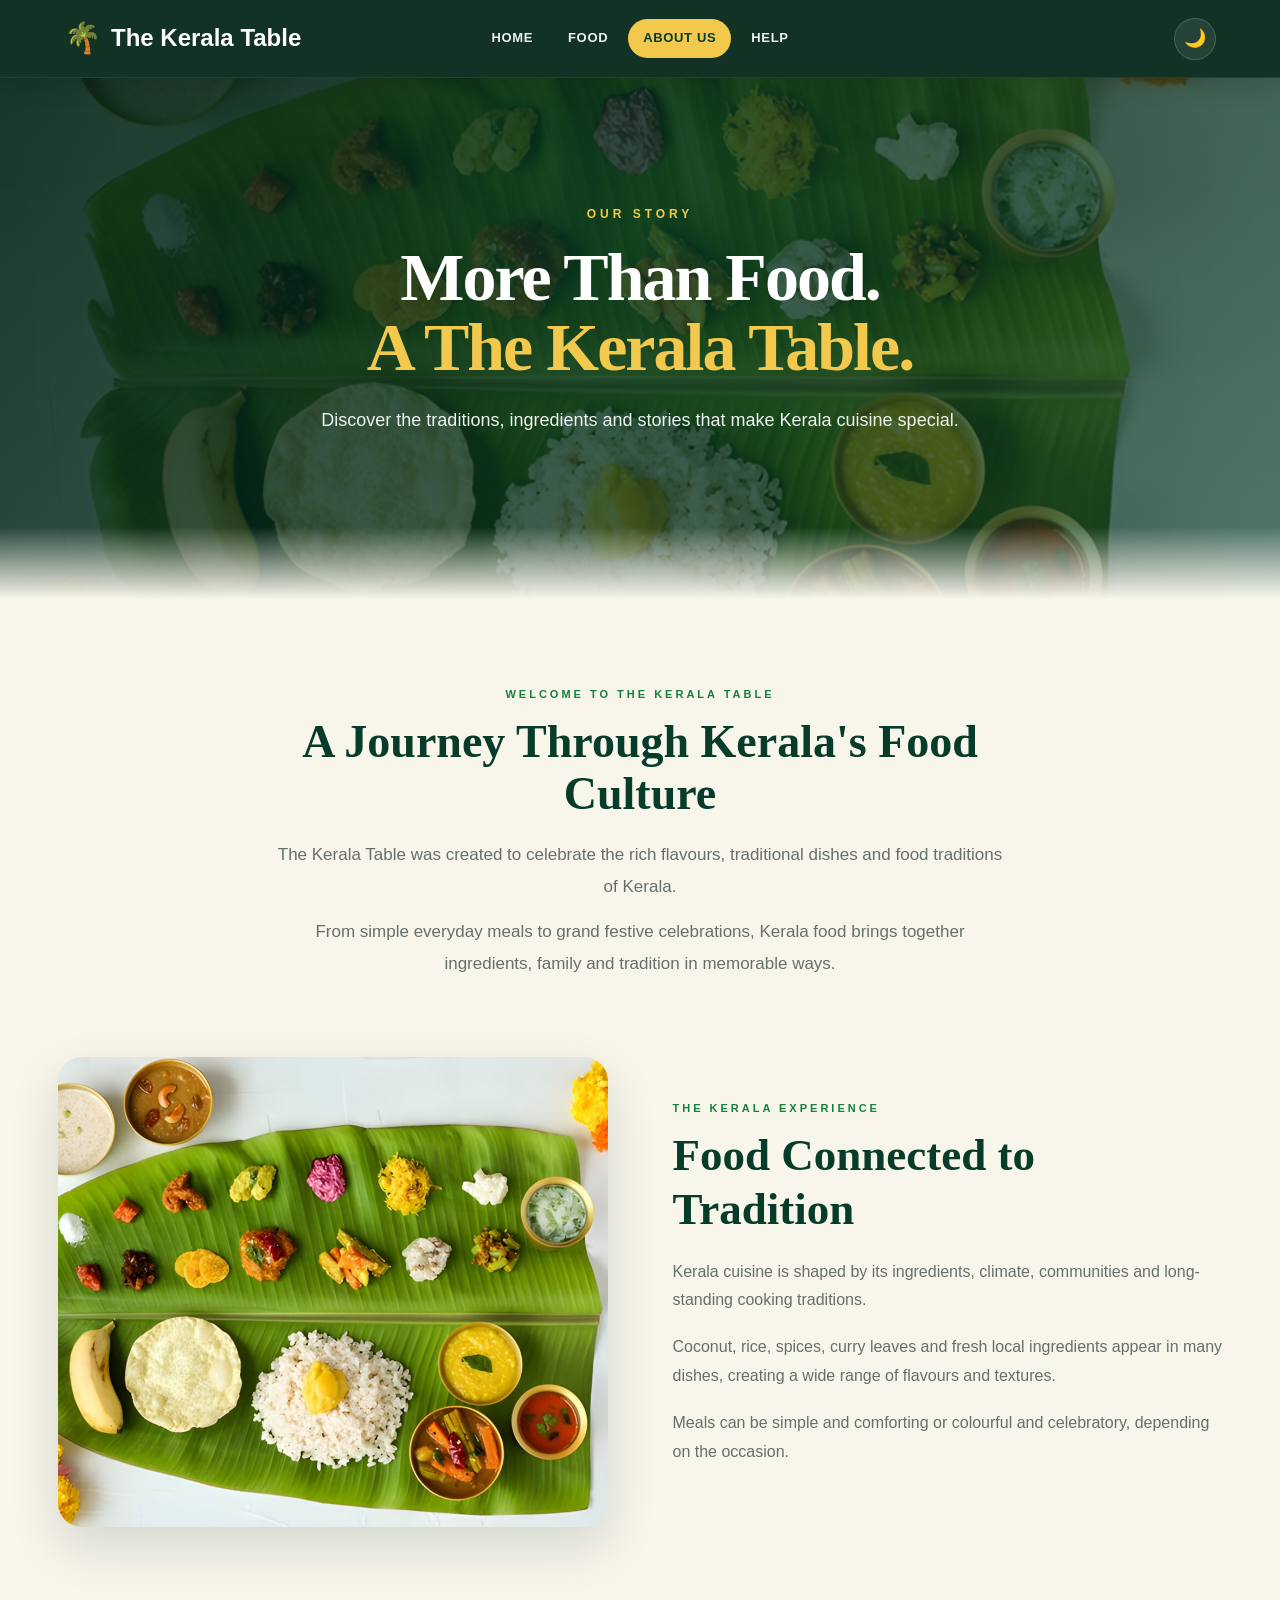
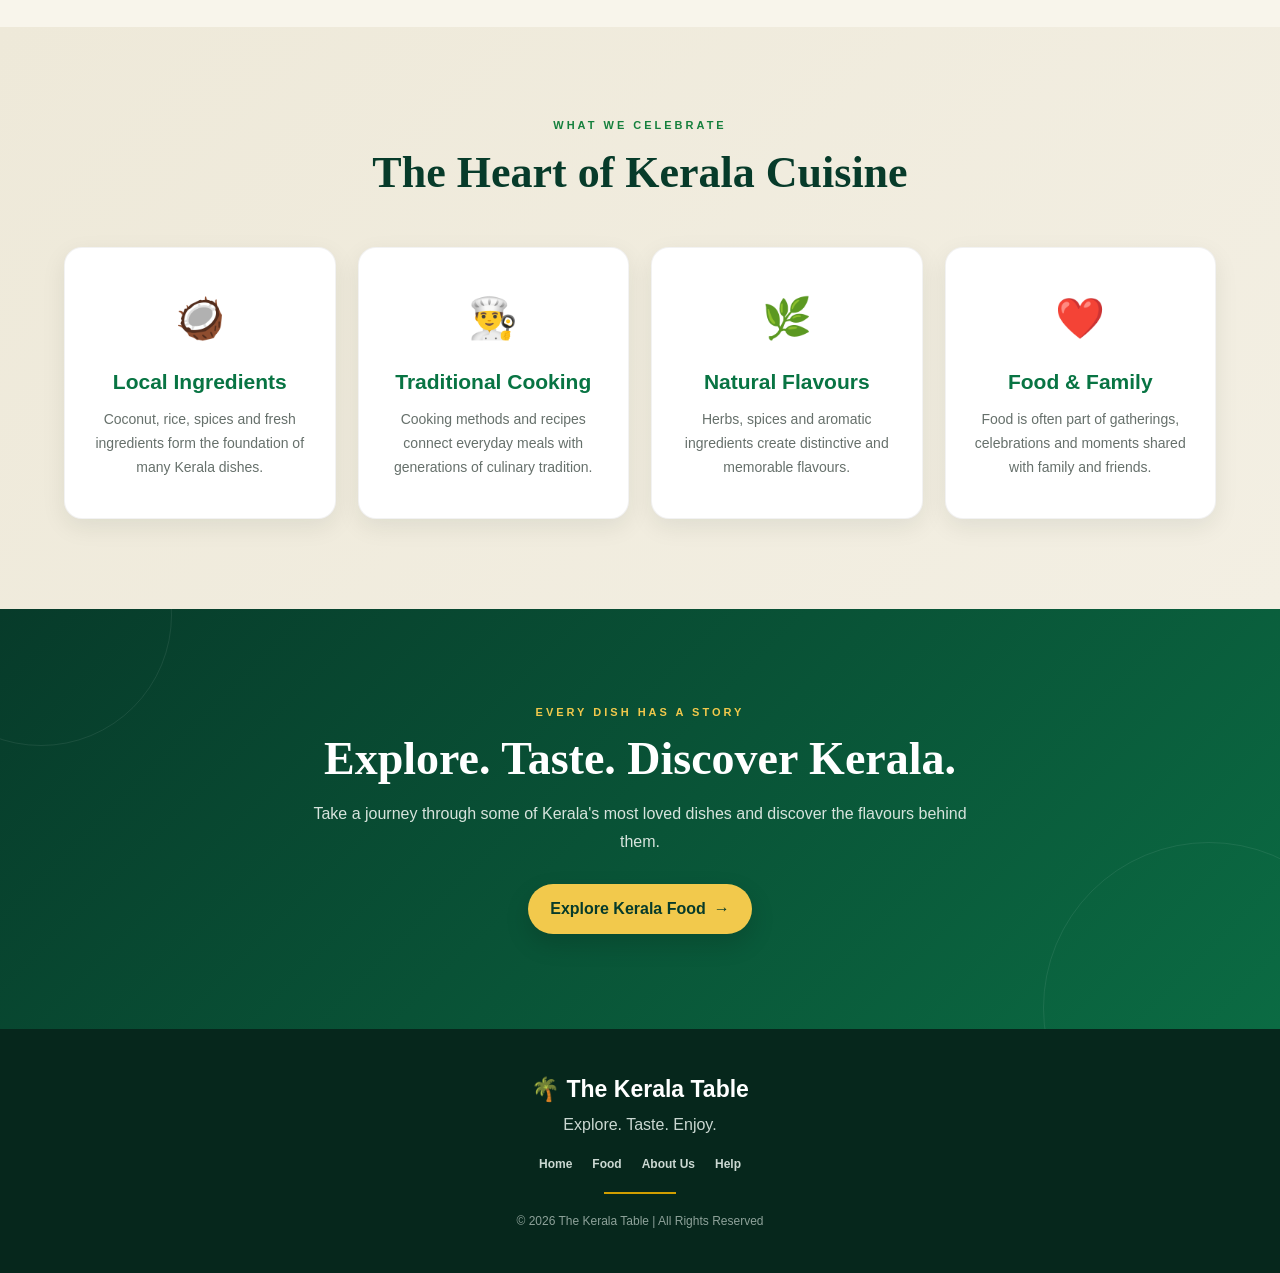
==== commit 4cb84396: "Update branding to The Kerala Table" ====
--- a/about.html
+++ b/about.html
@@ -3,8 +3,8 @@
 <head>
     <meta charset="UTF-8">
     <meta name="viewport" content="width=device-width, initial-scale=1.0">
-    <meta name="description" content="Learn about Taste Of Kerala and discover the food culture, traditions and flavours of Kerala.">
-    <title>Taste Of Kerala | About Us</title>
+    <meta name="description" content="Learn about The Kerala Table and discover the food culture, traditions and flavours of Kerala.">
+    <title>The Kerala Table | About Us</title>
     <link rel="stylesheet" href="style.css">
 </head>
 <body>
@@ -15,7 +15,7 @@
 
     <a href="index.html" class="logo">
         <span class="logo-icon">🌴</span>
-        <span>Taste Of Kerala</span>
+        <span>The Kerala Table</span>
     </a>
 
     <nav class="navbar" id="mainNav">
@@ -41,8 +41,8 @@
 
 
 <main id="about-content">
-    <section class="about-hero" aria-labelledby="about-hero-title"><div class="about-hero-overlay"></div><div class="about-hero-content"><p class="small-title">OUR STORY</p><h1 id="about-hero-title">More Than Food. <span>A Taste of Kerala.</span></h1><p>Discover the traditions, ingredients and stories that make Kerala cuisine special.</p></div></section>
-    <section class="about-intro"><p class="section-label">WELCOME TO TASTE OF KERALA</p><h2>A Journey Through Kerala's Food Culture</h2><p> Taste Of Kerala was created to celebrate the rich flavours, traditional dishes and food traditions of Kerala.</p><p>From simple everyday meals to grand festive celebrations, Kerala food brings together ingredients, family and tradition in memorable ways.</p></section>
+    <section class="about-hero" aria-labelledby="about-hero-title"><div class="about-hero-overlay"></div><div class="about-hero-content"><p class="small-title">OUR STORY</p><h1 id="about-hero-title">More Than Food. <span>A The Kerala Table.</span></h1><p>Discover the traditions, ingredients and stories that make Kerala cuisine special.</p></div></section>
+    <section class="about-intro"><p class="section-label">WELCOME TO THE KERALA TABLE</p><h2>A Journey Through Kerala's Food Culture</h2><p> The Kerala Table was created to celebrate the rich flavours, traditional dishes and food traditions of Kerala.</p><p>From simple everyday meals to grand festive celebrations, Kerala food brings together ingredients, family and tradition in memorable ways.</p></section>
     <section class="about-story">
         <div class="about-story-image"><img src="Kerala-Sadya.jpg" alt="Traditional Kerala Sadya served on a banana leaf" loading="lazy"></div>
         <div class="about-story-content"><p class="section-label">THE KERALA EXPERIENCE</p><h2>Food Connected to Tradition</h2><p>Kerala cuisine is shaped by its ingredients, climate, communities and long-standing cooking traditions.</p><p>Coconut, rice, spices, curry leaves and fresh local ingredients appear in many dishes, creating a wide range of flavours and textures.</p><p>Meals can be simple and comforting or colourful and celebratory, depending on the occasion.</p></div>
@@ -55,7 +55,7 @@
     </div></section>
     <section class="about-quote"><div class="about-quote-inner"><p class="section-label">EVERY DISH HAS A STORY</p><h2>Explore. Taste. Discover Kerala.</h2><p>Take a journey through some of Kerala's most loved dishes and discover the flavours behind them.</p><a href="food.html" class="hero-button">Explore Kerala Food <span aria-hidden="true">→</span></a></div></section>
 </main>
-<footer><div class="footer-logo">🌴 Taste Of Kerala</div><p>Explore. Taste. Enjoy.</p><nav class="footer-links" aria-label="Footer navigation"><a href="index.html">Home</a><a href="food.html">Food</a><a href="about.html">About Us</a><a href="help.html">Help</a></nav><div class="footer-line"></div><p class="copyright">© 2026 Taste Of Kerala | All Rights Reserved</p></footer>
+<footer><div class="footer-logo">🌴 The Kerala Table</div><p>Explore. Taste. Enjoy.</p><nav class="footer-links" aria-label="Footer navigation"><a href="index.html">Home</a><a href="food.html">Food</a><a href="about.html">About Us</a><a href="help.html">Help</a></nav><div class="footer-line"></div><p class="copyright">© 2026 The Kerala Table | All Rights Reserved</p></footer>
 <button class="back-top" id="backTop" type="button" aria-label="Back to top">↑</button>
 
 <script src="script.js"></script>
